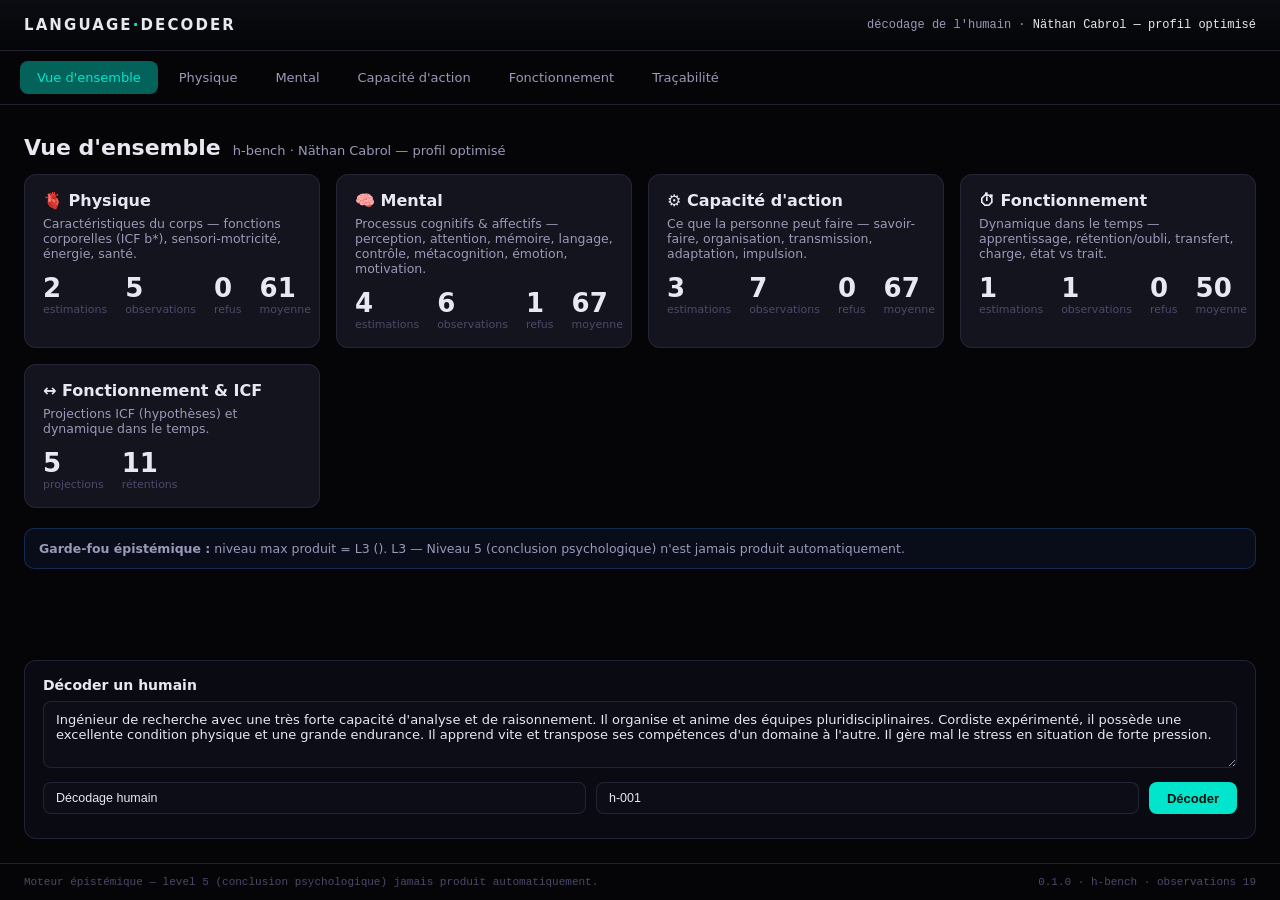
==== ui/index.html @ 4f7782f0 "feat: Language-decoder human decoding engine + UI Adds the Language-decoder engine that decodes the " ====
<!DOCTYPE html>
<html lang="fr">
<head>
  <meta charset="UTF-8">
  <meta name="viewport" content="width=device-width, initial-scale=1.0">
  <title>Language Decoder — Profil humain décodé</title>
  <link rel="stylesheet" href="styles.css">
</head>
<body>
  <div id="app">
    <header>
      <div class="wordmark">LANGUAGE<span>·</span>DECODER</div>
      <div class="breadcrumb">décodage de l'humain · <b id="source-title">—</b></div>
    </header>

    <nav class="tabs">
      <button class="tab active" data-view="overview">Vue d'ensemble</button>
      <button class="tab" data-view="physical">Physique</button>
      <button class="tab" data-view="mental">Mental</button>
      <button class="tab" data-view="action">Capacité d'action</button>
      <button class="tab" data-view="dynamics">Fonctionnement</button>
      <button class="tab" data-view="trace">Traçabilité</button>
    </nav>

    <main id="content" class="content"></main>

    <section class="decode-box">
      <div class="decode-title">Décoder un humain</div>
      <textarea id="decode-input" rows="3"
        placeholder="Collez un récit, un CV, une description de parcours ou d'expérience…">Ingénieur de recherche avec une très forte capacité d'analyse et de raisonnement. Il organise et anime des équipes pluridisciplinaires. Cordiste expérimenté, il possède une excellente condition physique et une grande endurance. Il apprend vite et transpose ses compétences d'un domaine à l'autre. Il gère mal le stress en situation de forte pression.</textarea>
      <div class="decode-actions">
        <input id="decode-title" type="text" value="Décodage humain" placeholder="Titre du décodage">
        <input id="decode-person" type="text" value="h-001" placeholder="Identifiant">
        <button id="decode-btn">Décoder</button>
      </div>
      <div class="decode-status" id="decode-status"></div>
    </section>

    <footer>
      <span>Moteur épistémique — level 5 (conclusion psychologique) jamais produit automatiquement.</span>
      <span id="meta"></span>
    </footer>
  </div>
  <script src="app.js"></script>
</body>
</html>
---- ui/styles.css ----
:root {
  --bg: #050508;
  --bg-elev: #0a0a12;
  --panel: #14141f;
  --border: rgba(45, 45, 68, .7);
  --text-1: #e8e8f0;
  --text-2: #9a9ab8;
  --text-3: #4a4a6a;
  --accent: #00e5cc;
  --accent-dim: rgba(0, 229, 204, .42);
  --transfer: #9b59b6;
  --danger: #ff3366;
  --warn: #ffb020;
  --ok: #10b981;
  --info: #3b82f6;
  --font: 'Segoe UI', system-ui, -apple-system, Roboto, Helvetica, Arial, sans-serif;
  --mono: 'SFMono-Regular', Consolas, 'Liberation Mono', Menlo, monospace;
}
* { box-sizing: border-box; }
html, body { margin: 0; padding: 0; background: var(--bg); color: var(--text-1); font-family: var(--font); }
#app { min-height: 100vh; display: flex; flex-direction: column; }

header {
  display: flex; align-items: center; justify-content: space-between;
  padding: 16px 24px; border-bottom: 1px solid var(--border);
  background: linear-gradient(180deg, rgba(10, 13, 18, .92), transparent);
}
.wordmark { font-weight: 700; letter-spacing: .14em; font-size: 15px; }
.wordmark span { color: var(--accent); }
.breadcrumb { font-family: var(--mono); font-size: 12px; color: var(--text-2); }
.breadcrumb b { color: var(--text-1); font-weight: 500; }

.tabs { display: flex; gap: 4px; padding: 10px 20px; overflow-x: auto; border-bottom: 1px solid var(--border); }
.tab {
  padding: 8px 16px; border: 1px solid transparent; border-radius: 8px; cursor: pointer;
  color: var(--text-2); font-family: var(--font); font-size: 13px; font-weight: 500; background: none;
}
.tab:hover { color: var(--text-1); }
.tab.active { background: var(--accent-dim); color: var(--accent); }

.content { padding: 22px 24px; flex: 1; }

/* overview */
.ov-grid { display: grid; grid-template-columns: repeat(auto-fit, minmax(240px, 1fr)); gap: 16px; }
.ov-card { background: var(--panel); border: 1px solid var(--border); border-radius: 12px; padding: 16px 18px; cursor: pointer; transition: border-color .15s; }
.ov-card:hover { border-color: var(--accent-dim); }
.ov-card h3 { margin: 0 0 6px; font-size: 16px; }
.ov-card p { margin: 0 0 12px; color: var(--text-2); font-size: 12.5px; }
.ov-num { display: flex; gap: 18px; }
.ov-num div { font-size: 26px; font-weight: 700; }
.ov-num small { display: block; color: var(--text-3); font-size: 11px; font-weight: 400; }

/* domain sections */
.section-title { display: flex; align-items: baseline; gap: 12px; margin: 8px 0 14px; }
.section-title h2 { margin: 0; font-size: 22px; }
.section-title .sub { color: var(--text-2); font-size: 13px; }
.domain-desc { color: var(--text-2); font-size: 13.5px; margin: -4px 0 18px; max-width: 760px; }

.est-grid { display: grid; grid-template-columns: repeat(auto-fit, minmax(320px, 1fr)); gap: 14px; }
.est-card { background: var(--panel); border: 1px solid var(--border); border-radius: 12px; padding: 16px 18px; }
.est-head { display: flex; justify-content: space-between; align-items: center; gap: 10px; margin-bottom: 10px; }
.est-head .label { font-size: 15px; font-weight: 600; }
.badge { font-size: 10px; padding: 3px 8px; border-radius: 999px; border: 1px solid; white-space: nowrap; }
.badge-lvl1 { color: var(--ok); border-color: var(--ok); background: rgba(16,185,129,.08); }
.badge-lvl2 { color: var(--info); border-color: var(--info); background: rgba(59,130,246,.08); }
.badge-lvl3 { color: var(--warn); border-color: var(--warn); background: rgba(255,176,32,.08); }
.badge-lvl4 { color: var(--transfer); border-color: var(--transfer); background: rgba(155,89,182,.1); }
.badge-lvl5 { color: var(--danger); border-color: var(--danger); background: rgba(255,51,102,.08); }

.bar { height: 10px; background: rgba(255,255,255,.06); border-radius: 5px; overflow: hidden; margin: 6px 0 8px; }
.bar-fill { height: 100%; border-radius: 5px; background: linear-gradient(90deg, var(--accent), #3aa0ff); }
.est-meta { display: flex; justify-content: space-between; color: var(--text-2); font-size: 12px; font-family: var(--mono); }
.strength { font-weight: 600; color: var(--text-1); }
.unc { color: var(--text-3); }

.alts { margin-top: 10px; border-top: 1px dashed var(--border); padding-top: 8px; }
.alts .ttl { font-size: 10px; text-transform: uppercase; letter-spacing: .1em; color: var(--text-3); margin-bottom: 4px; }
.alt-chip { display: inline-block; margin: 2px 4px 2px 0; padding: 3px 9px; font-size: 11px; border-radius: 999px; border: 1px solid var(--border); color: var(--text-2); }

.refusal { background: rgba(255, 51, 102, .06); border: 1px solid rgba(255,51,102,.3); border-radius: 10px; padding: 12px 14px; margin-bottom: 12px; }
.refusal .code { color: var(--danger); font-family: var(--mono); font-size: 11px; text-transform: uppercase; letter-spacing: .06em; }
.refusal .msg { margin-top: 4px; color: var(--text-2); font-size: 13px; }

.func-list { display: grid; grid-template-columns: repeat(auto-fit, minmax(260px, 1fr)); gap: 12px; }
.func-card { background: var(--panel); border: 1px solid var(--border); border-radius: 10px; padding: 12px 14px; }
.func-card .icf { font-family: var(--mono); color: var(--accent); font-size: 13px; }
.func-card .k { color: var(--text-2); font-size: 12px; margin-top: 4px; }
.func-card .st { color: var(--warn); font-size: 11px; font-family: var(--mono); }

/* dynamics */
.dyn-card { background: var(--panel); border: 1px solid var(--border); border-radius: 12px; padding: 16px 18px; margin-bottom: 12px; }
.dyn-card .rl { font-size: 14px; font-weight: 600; margin-bottom: 6px; }
.dyn-card .meta { color: var(--text-2); font-size: 12px; font-family: var(--mono); display: flex; gap: 16px; }
.dyn-card .bar { height: 8px; }

/* trace */
.trace-table { width: 100%; border-collapse: collapse; font-size: 12.5px; }
.trace-table th, .trace-table td { padding: 8px 10px; border-bottom: 1px solid var(--border); text-align: left; vertical-align: top; }
.trace-table th { color: var(--text-3); font-weight: 500; text-transform: uppercase; font-size: 10.5px; letter-spacing: .06em; }
.trace-table td { color: var(--text-2); }
.trace-table .cid { font-family: var(--mono); color: var(--text-1); }
.trace-table .align { font-family: var(--mono); }
.align-exact { color: var(--ok); } .align-close { color: var(--accent); } .align-related { color: var(--warn); } .align-none { color: var(--text-3); }

.note { background: rgba(59,130,246,.07); border: 1px solid rgba(59,130,246,.25); border-radius: 10px; padding: 12px 14px; color: var(--text-2); font-size: 12.5px; }

/* decode */
.decode-box { margin: 8px 24px 24px; background: var(--bg-elev); border: 1px solid var(--border); border-radius: 12px; padding: 16px 18px; }
.decode-title { font-weight: 600; margin-bottom: 8px; font-size: 14px; }
#decode-input { width: 100%; background: #0d0d17; color: var(--text-1); border: 1px solid var(--border); border-radius: 8px; padding: 10px 12px; font-family: var(--font); font-size: 13px; resize: vertical; }
#decode-input:focus { outline: none; border-color: var(--accent-dim); }
.decode-actions { display: flex; gap: 10px; margin-top: 10px; flex-wrap: wrap; }
.decode-actions input {
  flex: 1; min-width: 140px; background: #0d0d17; color: var(--text-1);
  border: 1px solid var(--border); border-radius: 8px; padding: 8px 12px; font-size: 12.5px;
}
#decode-btn { padding: 8px 18px; background: var(--accent); color: #00110d; border: none; border-radius: 8px; font-weight: 700; cursor: pointer; font-size: 13px; }
#decode-btn:hover { filter: brightness(1.08); }
#decode-btn:disabled { opacity: .5; cursor: wait; }
.decode-status { margin-top: 8px; color: var(--text-2); font-size: 12px; font-family: var(--mono); }

footer { display: flex; justify-content: space-between; padding: 12px 24px; border-top: 1px solid var(--border); color: var(--text-3); font-size: 11px; font-family: var(--mono); flex-wrap: wrap; gap: 8px; }
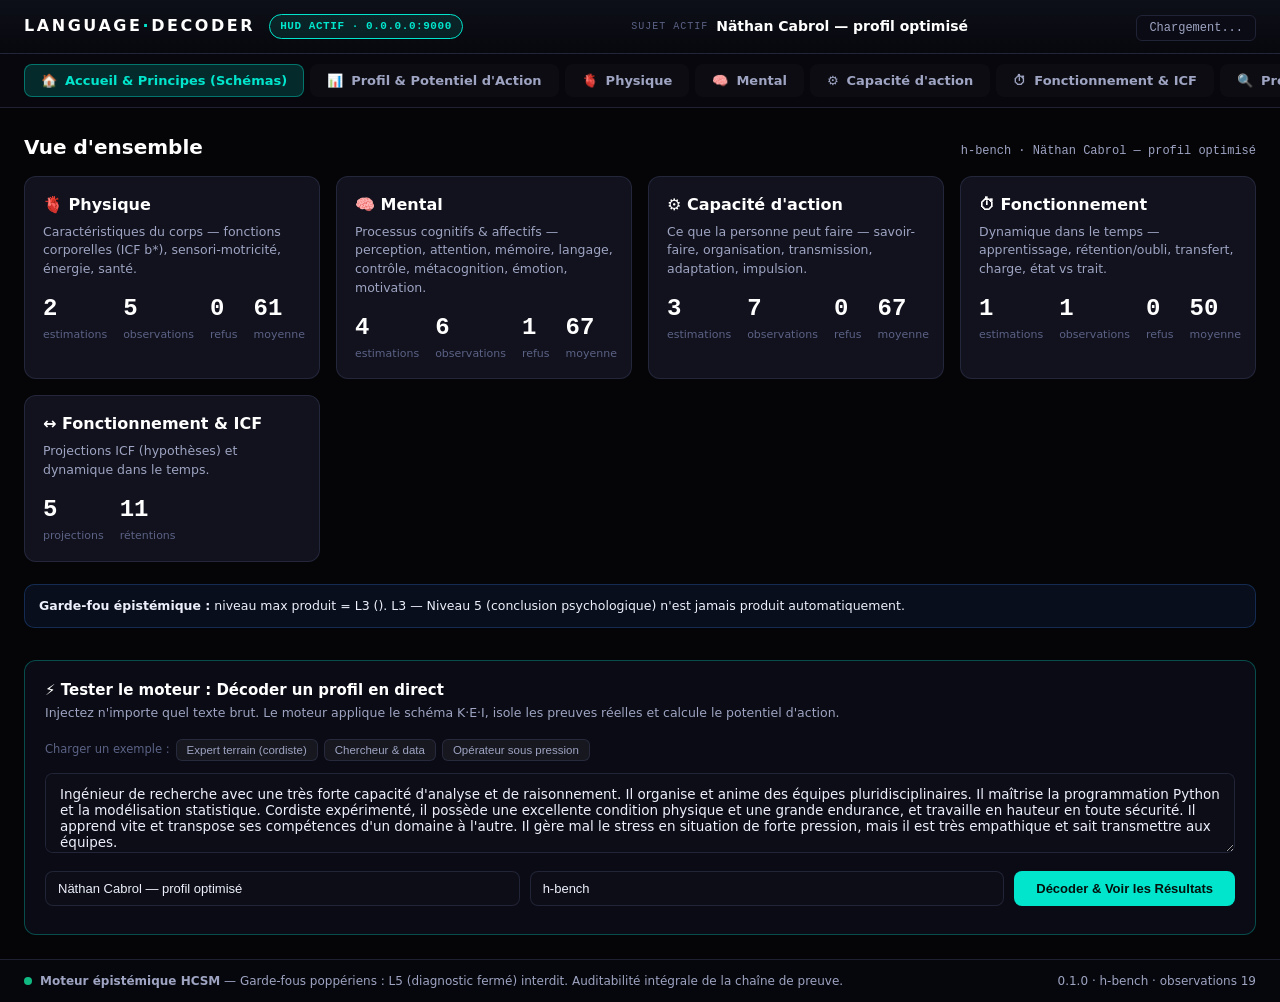
==== commit 9a535193: "feat(ui): add visual home onboarding schemas and action potential guide Co-authored-by: arena-agent " ====
--- a/ui/index.html
+++ b/ui/index.html
@@ -3,44 +3,77 @@
 <head>
   <meta charset="UTF-8">
   <meta name="viewport" content="width=device-width, initial-scale=1.0">
-  <title>Language Decoder — Profil humain décodé</title>
+  <title>Language Decoder — Moteur de Décodage Humain & Potentiel d'Action</title>
   <link rel="stylesheet" href="styles.css">
 </head>
 <body>
   <div id="app">
-    <header>
-      <div class="wordmark">LANGUAGE<span>·</span>DECODER</div>
-      <div class="breadcrumb">décodage de l'humain · <b id="source-title">—</b></div>
+    <!-- TOP STATUS BAR / HUD HEADER -->
+    <header class="hud-header">
+      <div class="brand-group">
+        <div class="wordmark">LANGUAGE<span>·</span>DECODER</div>
+        <div class="badge-hud live">HUD ACTIF · 0.0.0.0:9000</div>
+      </div>
+      <div class="header-center">
+        <span class="hud-tag">SUJET ACTIF</span>
+        <span class="subject-title" id="source-title">—</span>
+      </div>
+      <div class="header-right">
+        <span class="hud-metric-pill" id="meta-counts">Chargement...</span>
+      </div>
     </header>
 
+    <!-- NAVIGATION PAR ONGLETS AVEC ACCUEIL EN PREMIER -->
     <nav class="tabs">
-      <button class="tab active" data-view="overview">Vue d'ensemble</button>
-      <button class="tab" data-view="physical">Physique</button>
-      <button class="tab" data-view="mental">Mental</button>
-      <button class="tab" data-view="action">Capacité d'action</button>
-      <button class="tab" data-view="dynamics">Fonctionnement</button>
-      <button class="tab" data-view="trace">Traçabilité</button>
+      <button class="tab active" data-view="home"><span class="t-icon">🏠</span> Accueil & Principes (Schémas)</button>
+      <button class="tab" data-view="overview"><span class="t-icon">📊</span> Profil & Potentiel d'Action</button>
+      <button class="tab" data-view="physical"><span class="t-icon">🫀</span> Physique</button>
+      <button class="tab" data-view="mental"><span class="t-icon">🧠</span> Mental</button>
+      <button class="tab" data-view="action"><span class="t-icon">⚙️</span> Capacité d'action</button>
+      <button class="tab" data-view="dynamics"><span class="t-icon">⏱</span> Fonctionnement & ICF</button>
+      <button class="tab" data-view="trace"><span class="t-icon">🔍</span> Preuves & Traçabilité</button>
+      <button class="tab" data-view="kei_flow"><span class="t-icon">⚡</span> Flux Conceptuel K·E·I</button>
     </nav>
 
+    <!-- MAIN DYNAMIC CONTENT -->
     <main id="content" class="content"></main>
 
+    <!-- DECODE TERMINAL / ACTION DECODER -->
     <section class="decode-box">
-      <div class="decode-title">Décoder un humain</div>
+      <div class="decode-header-row">
+        <div>
+          <div class="decode-title">⚡ Tester le moteur : Décoder un profil en direct</div>
+          <div class="decode-subtitle">Injectez n'importe quel texte brut. Le moteur applique le schéma K·E·I, isole les preuves réelles et calcule le potentiel d'action.</div>
+        </div>
+        <div class="presets-group">
+          <span class="preset-label">Charger un exemple :</span>
+          <button class="btn-preset" data-preset="cordiste">Expert terrain (cordiste)</button>
+          <button class="btn-preset" data-preset="scientifique">Chercheur & data</button>
+          <button class="btn-preset" data-preset="stress">Opérateur sous pression</button>
+        </div>
+      </div>
+
       <textarea id="decode-input" rows="3"
-        placeholder="Collez un récit, un CV, une description de parcours ou d'expérience…">Ingénieur de recherche avec une très forte capacité d'analyse et de raisonnement. Il organise et anime des équipes pluridisciplinaires. Cordiste expérimenté, il possède une excellente condition physique et une grande endurance. Il apprend vite et transpose ses compétences d'un domaine à l'autre. Il gère mal le stress en situation de forte pression.</textarea>
+        placeholder="Collez un récit, un CV, une description de parcours ou d'expérience…">Ingénieur de recherche avec une très forte capacité d'analyse et de raisonnement. Il organise et anime des équipes pluridisciplinaires. Il maîtrise la programmation Python et la modélisation statistique. Cordiste expérimenté, il possède une excellente condition physique et une grande endurance, et travaille en hauteur en toute sécurité. Il apprend vite et transpose ses compétences d'un domaine à l'autre. Il gère mal le stress en situation de forte pression, mais il est très empathique et sait transmettre aux équipes.</textarea>
+      
       <div class="decode-actions">
-        <input id="decode-title" type="text" value="Décodage humain" placeholder="Titre du décodage">
-        <input id="decode-person" type="text" value="h-001" placeholder="Identifiant">
-        <button id="decode-btn">Décoder</button>
+        <input id="decode-title" type="text" value="Näthan Cabrol — profil optimisé" placeholder="Titre du décodage">
+        <input id="decode-person" type="text" value="h-bench" placeholder="Identifiant unique (ex: h-001)">
+        <button id="decode-btn">Décoder & Voir les Résultats</button>
       </div>
       <div class="decode-status" id="decode-status"></div>
     </section>
 
-    <footer>
-      <span>Moteur épistémique — level 5 (conclusion psychologique) jamais produit automatiquement.</span>
+    <!-- FOOTER HUD -->
+    <footer class="hud-footer">
+      <div class="footer-left">
+        <span class="hud-dot"></span>
+        <span><b>Moteur épistémique HCSM</b> — Garde-fous poppériens : L5 (diagnostic fermé) interdit. Auditabilité intégrale de la chaîne de preuve.</span>
+      </div>
       <span id="meta"></span>
     </footer>
   </div>
+
   <script src="app.js"></script>
 </body>
 </html>
--- a/ui/styles.css
+++ b/ui/styles.css
@@ -1,122 +1,358 @@
 :root {
   --bg: #050508;
-  --bg-elev: #0a0a12;
-  --panel: #14141f;
-  --border: rgba(45, 45, 68, .7);
-  --text-1: #e8e8f0;
-  --text-2: #9a9ab8;
-  --text-3: #4a4a6a;
+  --bg-elev: #0a0b14;
+  --panel: #11121d;
+  --panel-hover: #161827;
+  --border: rgba(60, 65, 95, 0.45);
+  --border-focus: rgba(0, 229, 204, 0.6);
+  --text-1: #edf0fc;
+  --text-2: #9ea4c2;
+  --text-3: #5b6285;
   --accent: #00e5cc;
-  --accent-dim: rgba(0, 229, 204, .42);
+  --accent-dim: rgba(0, 229, 204, 0.16);
   --transfer: #9b59b6;
   --danger: #ff3366;
+  --danger-bg: rgba(255, 51, 102, 0.08);
   --warn: #ffb020;
   --ok: #10b981;
   --info: #3b82f6;
-  --font: 'Segoe UI', system-ui, -apple-system, Roboto, Helvetica, Arial, sans-serif;
+  --font: 'Segoe UI', system-ui, -apple-system, Roboto, Helvetica, sans-serif;
   --mono: 'SFMono-Regular', Consolas, 'Liberation Mono', Menlo, monospace;
 }
+
 * { box-sizing: border-box; }
-html, body { margin: 0; padding: 0; background: var(--bg); color: var(--text-1); font-family: var(--font); }
+html, body {
+  margin: 0; padding: 0; background: var(--bg);
+  color: var(--text-1); font-family: var(--font);
+  font-size: 14px; line-height: 1.5;
+}
 #app { min-height: 100vh; display: flex; flex-direction: column; }
 
-header {
+/* HEADER HUD */
+.hud-header {
   display: flex; align-items: center; justify-content: space-between;
-  padding: 16px 24px; border-bottom: 1px solid var(--border);
-  background: linear-gradient(180deg, rgba(10, 13, 18, .92), transparent);
-}
-.wordmark { font-weight: 700; letter-spacing: .14em; font-size: 15px; }
+  padding: 14px 24px; border-bottom: 1px solid var(--border);
+  background: linear-gradient(180deg, rgba(14, 16, 26, 0.95), rgba(8, 9, 15, 0.9));
+  backdrop-filter: blur(8px);
+}
+.brand-group { display: flex; align-items: center; gap: 14px; }
+.wordmark { font-weight: 800; letter-spacing: 0.16em; font-size: 16px; color: #fff; }
 .wordmark span { color: var(--accent); }
-.breadcrumb { font-family: var(--mono); font-size: 12px; color: var(--text-2); }
-.breadcrumb b { color: var(--text-1); font-weight: 500; }
-
-.tabs { display: flex; gap: 4px; padding: 10px 20px; overflow-x: auto; border-bottom: 1px solid var(--border); }
+.badge-hud {
+  font-family: var(--mono); font-size: 11px; padding: 3px 10px;
+  border-radius: 999px; letter-spacing: 0.05em; font-weight: 600;
+}
+.badge-hud.live {
+  background: rgba(0, 229, 204, 0.1); border: 1px solid var(--accent); color: var(--accent);
+}
+.header-center { display: flex; align-items: center; gap: 8px; }
+.hud-tag { font-family: var(--mono); font-size: 10px; color: var(--text-3); letter-spacing: 0.1em; }
+.subject-title { font-weight: 600; color: #fff; font-size: 14px; }
+.hud-metric-pill {
+  font-family: var(--mono); font-size: 12px; color: var(--text-2);
+  background: var(--bg-elev); padding: 5px 12px; border-radius: 6px; border: 1px solid var(--border);
+}
+
+/* TABS */
+.tabs { display: flex; gap: 6px; padding: 10px 24px; border-bottom: 1px solid var(--border); overflow-x: auto; background: rgba(10, 11, 18, 0.5); }
 .tab {
   padding: 8px 16px; border: 1px solid transparent; border-radius: 8px; cursor: pointer;
-  color: var(--text-2); font-family: var(--font); font-size: 13px; font-weight: 500; background: none;
-}
-.tab:hover { color: var(--text-1); }
-.tab.active { background: var(--accent-dim); color: var(--accent); }
-
-.content { padding: 22px 24px; flex: 1; }
-
-/* overview */
-.ov-grid { display: grid; grid-template-columns: repeat(auto-fit, minmax(240px, 1fr)); gap: 16px; }
-.ov-card { background: var(--panel); border: 1px solid var(--border); border-radius: 12px; padding: 16px 18px; cursor: pointer; transition: border-color .15s; }
-.ov-card:hover { border-color: var(--accent-dim); }
-.ov-card h3 { margin: 0 0 6px; font-size: 16px; }
-.ov-card p { margin: 0 0 12px; color: var(--text-2); font-size: 12.5px; }
-.ov-num { display: flex; gap: 18px; }
-.ov-num div { font-size: 26px; font-weight: 700; }
-.ov-num small { display: block; color: var(--text-3); font-size: 11px; font-weight: 400; }
-
-/* domain sections */
-.section-title { display: flex; align-items: baseline; gap: 12px; margin: 8px 0 14px; }
-.section-title h2 { margin: 0; font-size: 22px; }
-.section-title .sub { color: var(--text-2); font-size: 13px; }
-.domain-desc { color: var(--text-2); font-size: 13.5px; margin: -4px 0 18px; max-width: 760px; }
-
+  color: var(--text-2); font-family: var(--font); font-size: 13px; font-weight: 600;
+  background: rgba(255, 255, 255, 0.02); display: flex; align-items: center; gap: 8px;
+  transition: all 0.2s; white-space: nowrap;
+}
+.tab:hover { color: #fff; background: rgba(255, 255, 255, 0.06); }
+.tab.active { background: var(--accent-dim); color: var(--accent); border-color: rgba(0, 229, 204, 0.4); }
+
+.content { padding: 20px 24px; flex: 1; }
+
+/* ========================================================
+   HOME / ACCUEIL INTERACTIVE SCHÉMA VIEW
+======================================================== */
+.home-hero {
+  background: linear-gradient(135deg, rgba(16, 18, 30, 0.8), rgba(9, 10, 18, 0.95));
+  border: 1px solid rgba(0, 229, 204, 0.25);
+  border-radius: 14px;
+  padding: 24px 28px;
+  margin-bottom: 24px;
+  box-shadow: 0 8px 32px rgba(0, 0, 0, 0.4);
+}
+.hero-badge {
+  font-family: var(--mono); font-size: 11px; font-weight: 700;
+  padding: 3px 10px; border-radius: 4px; background: rgba(0, 229, 204, 0.12);
+  color: var(--accent); border: 1px solid rgba(0, 229, 204, 0.3); display: inline-block;
+  margin-bottom: 10px;
+}
+.home-hero h1 { margin: 0 0 8px; font-size: 26px; font-weight: 800; color: #fff; letter-spacing: -0.01em; }
+.home-hero p.lead { margin: 0 0 18px; font-size: 14.5px; color: var(--text-2); max-width: 860px; line-height: 1.6; }
+.hero-actions { display: flex; gap: 12px; flex-wrap: wrap; }
+.btn-primary-action {
+  background: var(--accent); color: #02120e; border: none; padding: 10px 20px;
+  border-radius: 8px; font-weight: 700; cursor: pointer; font-size: 13.5px; transition: all 0.2s;
+}
+.btn-primary-action:hover { filter: brightness(1.1); transform: translateY(-1px); }
+.btn-secondary-action {
+  background: rgba(255, 255, 255, 0.05); color: #fff; border: 1px solid var(--border);
+  padding: 10px 18px; border-radius: 8px; font-weight: 600; cursor: pointer; font-size: 13.5px;
+}
+.btn-secondary-action:hover { background: rgba(255, 255, 255, 0.1); border-color: var(--accent); }
+
+/* SCHÉMA 1 : LE PIPELINE CAUSAL K -> E -> I -> ACTION */
+.schema-section {
+  background: var(--panel); border: 1px solid var(--border);
+  border-radius: 14px; padding: 22px 24px; margin-bottom: 24px;
+}
+.schema-header { margin-bottom: 18px; }
+.schema-header h3 { margin: 0 0 4px; font-size: 18px; color: #fff; display: flex; align-items: center; gap: 10px; }
+.schema-header p { margin: 0; font-size: 13px; color: var(--text-2); }
+
+.kei-pipeline-diagram {
+  display: flex; align-items: stretch; justify-content: space-between;
+  gap: 12px; position: relative; margin: 18px 0;
+}
+.pipe-step {
+  flex: 1; background: rgba(10, 11, 18, 0.85); border: 1px solid var(--border);
+  border-radius: 10px; padding: 16px; position: relative; transition: all 0.25s;
+}
+.pipe-step:hover { transform: translateY(-2px); box-shadow: 0 6px 18px rgba(0,0,0,0.3); }
+.pipe-step.k-step { border-top: 3px solid var(--accent); }
+.pipe-step.e-step { border-top: 3px solid var(--ok); }
+.pipe-step.i-step { border-top: 3px solid var(--transfer); }
+.pipe-step.act-step { border-top: 3px solid #3b82f6; }
+
+.step-tag {
+  font-family: var(--mono); font-size: 11px; font-weight: 800;
+  display: inline-block; padding: 2px 8px; border-radius: 4px; margin-bottom: 8px;
+}
+.k-step .step-tag { background: rgba(0, 229, 204, 0.15); color: var(--accent); }
+.e-step .step-tag { background: rgba(16, 185, 129, 0.15); color: var(--ok); }
+.i-step .step-tag { background: rgba(155, 89, 182, 0.15); color: var(--transfer); }
+.act-step .step-tag { background: rgba(59, 130, 246, 0.15); color: var(--info); }
+
+.step-title { font-size: 15px; font-weight: 700; color: #fff; margin-bottom: 6px; }
+.step-desc { font-size: 12px; color: var(--text-2); line-height: 1.5; margin-bottom: 12px; }
+.step-features {
+  background: rgba(0,0,0,0.25); border-radius: 6px; padding: 8px 10px; font-size: 11.5px; color: var(--text-1);
+}
+.step-features div { margin-bottom: 4px; display: flex; align-items: center; gap: 6px; }
+.step-features div:last-child { margin-bottom: 0; }
+.pipe-arrow {
+  display: flex; align-items: center; justify-content: center;
+  color: var(--text-3); font-size: 20px; font-weight: bold; padding: 0 4px;
+}
+
+/* SCHÉMA 2 : LES 4 DOMAINES DÉCODÉS */
+.domains-schema-grid {
+  display: grid; grid-template-columns: repeat(auto-fit, minmax(260px, 1fr)); gap: 16px; margin-top: 14px;
+}
+.ds-card {
+  background: rgba(10, 11, 18, 0.85); border: 1px solid var(--border);
+  border-radius: 10px; padding: 16px; cursor: pointer; transition: all 0.2s;
+}
+.ds-card:hover { border-color: var(--accent); transform: translateY(-2px); }
+.ds-top { display: flex; align-items: center; gap: 10px; margin-bottom: 8px; }
+.ds-icon { font-size: 24px; }
+.ds-name { font-size: 15px; font-weight: 700; color: #fff; }
+.ds-what { font-size: 12px; color: var(--text-2); margin-bottom: 10px; min-height: 36px; }
+.ds-action-label {
+  font-size: 11px; text-transform: uppercase; font-family: var(--mono); color: var(--accent); font-weight: 700;
+}
+.ds-action-val { font-size: 12px; color: #fff; margin-top: 2px; }
+
+/* SCHÉMA 3 : POURQUOI ET QUAND LE SYSTÈME DIT NON */
+.refusal-explanation-grid {
+  display: grid; grid-template-columns: 1fr 1fr; gap: 16px; margin-top: 14px;
+}
+.re-card {
+  background: rgba(10, 11, 18, 0.85); border: 1px solid var(--border);
+  border-radius: 10px; padding: 16px;
+}
+.re-card.ok-side { border-left: 4px solid var(--ok); }
+.re-card.refuse-side { border-left: 4px solid var(--danger); }
+.re-title { font-size: 14px; font-weight: 700; color: #fff; margin-bottom: 8px; display: flex; align-items: center; gap: 8px; }
+.re-card ul { margin: 0; padding-left: 18px; font-size: 12.5px; color: var(--text-2); }
+.re-card li { margin-bottom: 6px; }
+
+/* POTENTIEL D'ACTION HIGHLIGHT BANNER IN OVERVIEW */
+.action-summary-box {
+  background: linear-gradient(90deg, rgba(0, 229, 204, 0.08), rgba(59, 130, 246, 0.06));
+  border: 1px solid rgba(0, 229, 204, 0.35);
+  border-radius: 12px;
+  padding: 18px 22px;
+  margin-bottom: 24px;
+}
+.as-title { display: flex; justify-content: space-between; align-items: center; margin-bottom: 12px; }
+.as-title h3 { margin: 0; font-size: 16px; color: #fff; display: flex; align-items: center; gap: 8px; }
+.as-kpi-row { display: grid; grid-template-columns: repeat(auto-fit, minmax(220px, 1fr)); gap: 14px; }
+.as-kpi-card {
+  background: rgba(10, 11, 18, 0.7); border: 1px solid var(--border);
+  border-radius: 8px; padding: 12px 14px;
+}
+.as-kpi-card .as-badge {
+  font-family: var(--mono); font-size: 10.5px; font-weight: 700; text-transform: uppercase;
+  padding: 2px 6px; border-radius: 4px; display: inline-block; margin-bottom: 6px;
+}
+.as-kpi-card.strength .as-badge { background: rgba(16, 185, 129, 0.15); color: var(--ok); }
+.as-kpi-card.alert .as-badge { background: rgba(255, 51, 102, 0.15); color: var(--danger); }
+.as-kpi-card.transfer .as-badge { background: rgba(155, 89, 182, 0.15); color: var(--transfer); }
+.as-kpi-card.functioning .as-badge { background: rgba(59, 130, 246, 0.15); color: var(--info); }
+.as-kpi-desc { font-size: 12.5px; color: var(--text-2); margin-top: 4px; }
+
+/* OVERVIEW DOMAIN CARDS */
+.ov-grid { display: grid; grid-template-columns: repeat(auto-fit, minmax(250px, 1fr)); gap: 16px; margin-bottom: 22px; }
+.ov-card {
+  background: var(--panel); border: 1px solid var(--border); border-radius: 12px;
+  padding: 16px 18px; cursor: pointer; transition: all 0.2s; position: relative;
+  overflow: hidden;
+}
+.ov-card:hover { border-color: var(--accent); transform: translateY(-2px); box-shadow: 0 6px 16px rgba(0, 0, 0, 0.3); }
+.ov-card h3 { margin: 0 0 6px; font-size: 16px; color: #fff; }
+.ov-card p { margin: 0 0 12px; color: var(--text-2); font-size: 12.5px; min-height: 38px; }
+.ov-num { display: flex; gap: 16px; }
+.ov-num div { font-size: 24px; font-weight: 800; font-family: var(--mono); color: #fff; }
+.ov-num small { display: block; color: var(--text-3); font-size: 11px; font-weight: 500; font-family: var(--font); }
+.ov-cta {
+  margin-top: 12px; padding-top: 8px; border-top: 1px solid rgba(255, 255, 255, 0.06);
+  font-size: 11.5px; color: var(--accent); display: flex; justify-content: space-between; align-items: center;
+}
+
+/* SECTION TITLES */
+.section-title { display: flex; align-items: baseline; justify-content: space-between; margin: 4px 0 14px; }
+.section-title h2 { margin: 0; font-size: 20px; font-weight: 700; color: #fff; display: flex; align-items: center; gap: 8px; }
+.section-title .sub { color: var(--text-2); font-family: var(--mono); font-size: 12px; }
+.domain-desc { color: var(--text-2); font-size: 13.5px; margin: -4px 0 16px; max-width: 800px; }
+
+/* ESTIMATE CARDS */
 .est-grid { display: grid; grid-template-columns: repeat(auto-fit, minmax(320px, 1fr)); gap: 14px; }
-.est-card { background: var(--panel); border: 1px solid var(--border); border-radius: 12px; padding: 16px 18px; }
-.est-head { display: flex; justify-content: space-between; align-items: center; gap: 10px; margin-bottom: 10px; }
-.est-head .label { font-size: 15px; font-weight: 600; }
-.badge { font-size: 10px; padding: 3px 8px; border-radius: 999px; border: 1px solid; white-space: nowrap; }
-.badge-lvl1 { color: var(--ok); border-color: var(--ok); background: rgba(16,185,129,.08); }
-.badge-lvl2 { color: var(--info); border-color: var(--info); background: rgba(59,130,246,.08); }
-.badge-lvl3 { color: var(--warn); border-color: var(--warn); background: rgba(255,176,32,.08); }
-.badge-lvl4 { color: var(--transfer); border-color: var(--transfer); background: rgba(155,89,182,.1); }
-.badge-lvl5 { color: var(--danger); border-color: var(--danger); background: rgba(255,51,102,.08); }
-
-.bar { height: 10px; background: rgba(255,255,255,.06); border-radius: 5px; overflow: hidden; margin: 6px 0 8px; }
+.est-card {
+  background: var(--panel); border: 1px solid var(--border); border-radius: 12px;
+  padding: 16px 18px; transition: border-color 0.2s;
+}
+.est-card:hover { border-color: rgba(255, 255, 255, 0.2); }
+.est-head { display: flex; justify-content: space-between; align-items: flex-start; gap: 10px; margin-bottom: 8px; }
+.est-head .label { font-size: 14.5px; font-weight: 600; color: #fff; }
+.badge { font-size: 10px; padding: 3px 8px; border-radius: 999px; border: 1px solid; white-space: nowrap; font-family: var(--mono); }
+.badge-lvl1 { color: var(--ok); border-color: var(--ok); background: rgba(16,185,129,.1); }
+.badge-lvl2 { color: var(--info); border-color: var(--info); background: rgba(59,130,246,.1); }
+.badge-lvl3 { color: var(--warn); border-color: var(--warn); background: rgba(255,176,32,.1); }
+.badge-lvl4 { color: var(--transfer); border-color: var(--transfer); background: rgba(155,89,182,.12); }
+.badge-lvl5 { color: var(--danger); border-color: var(--danger); background: var(--danger-bg); }
+
+.bar { height: 9px; background: rgba(255,255,255,.07); border-radius: 5px; overflow: hidden; margin: 8px 0; }
 .bar-fill { height: 100%; border-radius: 5px; background: linear-gradient(90deg, var(--accent), #3aa0ff); }
 .est-meta { display: flex; justify-content: space-between; color: var(--text-2); font-size: 12px; font-family: var(--mono); }
-.strength { font-weight: 600; color: var(--text-1); }
+.strength { font-weight: 700; color: #fff; }
 .unc { color: var(--text-3); }
 
+/* EXPLICIT ACTION GUIDANCE PER ESTIMATE */
+.est-action-hint {
+  margin-top: 10px; padding: 8px 10px; background: rgba(0, 229, 204, 0.05);
+  border-left: 3px solid var(--accent); border-radius: 0 6px 6px 0;
+  font-size: 12px; color: var(--text-1);
+}
+.est-action-hint strong { color: var(--accent); font-weight: 600; }
+
 .alts { margin-top: 10px; border-top: 1px dashed var(--border); padding-top: 8px; }
-.alts .ttl { font-size: 10px; text-transform: uppercase; letter-spacing: .1em; color: var(--text-3); margin-bottom: 4px; }
-.alt-chip { display: inline-block; margin: 2px 4px 2px 0; padding: 3px 9px; font-size: 11px; border-radius: 999px; border: 1px solid var(--border); color: var(--text-2); }
-
-.refusal { background: rgba(255, 51, 102, .06); border: 1px solid rgba(255,51,102,.3); border-radius: 10px; padding: 12px 14px; margin-bottom: 12px; }
-.refusal .code { color: var(--danger); font-family: var(--mono); font-size: 11px; text-transform: uppercase; letter-spacing: .06em; }
-.refusal .msg { margin-top: 4px; color: var(--text-2); font-size: 13px; }
-
-.func-list { display: grid; grid-template-columns: repeat(auto-fit, minmax(260px, 1fr)); gap: 12px; }
-.func-card { background: var(--panel); border: 1px solid var(--border); border-radius: 10px; padding: 12px 14px; }
-.func-card .icf { font-family: var(--mono); color: var(--accent); font-size: 13px; }
-.func-card .k { color: var(--text-2); font-size: 12px; margin-top: 4px; }
-.func-card .st { color: var(--warn); font-size: 11px; font-family: var(--mono); }
-
-/* dynamics */
+.alts .ttl { font-size: 10px; text-transform: uppercase; letter-spacing: .08em; color: var(--text-3); margin-bottom: 4px; }
+.alt-chip { display: inline-block; margin: 2px 4px 2px 0; padding: 2px 8px; font-size: 11px; border-radius: 999px; border: 1px solid var(--border); color: var(--text-2); background: rgba(255,255,255,0.02); }
+
+/* REFUSALS */
+.refusal {
+  background: var(--danger-bg); border: 1px solid rgba(255, 51, 102, 0.4);
+  border-radius: 10px; padding: 14px 16px; margin-bottom: 14px;
+}
+.refusal .code { color: var(--danger); font-family: var(--mono); font-size: 11.5px; font-weight: 700; text-transform: uppercase; letter-spacing: .06em; }
+.refusal .msg { margin-top: 4px; color: var(--text-1); font-size: 13px; }
+.refusal .action-rec { margin-top: 6px; font-size: 12px; color: #ffa3b8; font-style: italic; }
+
+/* FUNCTIONING / ICF */
+.func-list { display: grid; grid-template-columns: repeat(auto-fit, minmax(280px, 1fr)); gap: 12px; margin-top: 10px; }
+.func-card { background: var(--panel); border: 1px solid var(--border); border-radius: 10px; padding: 14px 16px; }
+.func-card .icf { font-family: var(--mono); color: var(--accent); font-size: 13px; font-weight: 700; }
+.func-card .k { color: var(--text-1); font-size: 13px; margin-top: 4px; }
+.func-card .nature { font-size: 11px; color: var(--text-3); text-transform: uppercase; margin-top: 2px; }
+.func-card .st { color: var(--warn); font-size: 11px; font-family: var(--mono); margin-top: 6px; }
+
+/* DYNAMICS CARDS */
 .dyn-card { background: var(--panel); border: 1px solid var(--border); border-radius: 12px; padding: 16px 18px; margin-bottom: 12px; }
-.dyn-card .rl { font-size: 14px; font-weight: 600; margin-bottom: 6px; }
-.dyn-card .meta { color: var(--text-2); font-size: 12px; font-family: var(--mono); display: flex; gap: 16px; }
-.dyn-card .bar { height: 8px; }
-
-/* trace */
+.dyn-card .rl { font-size: 14px; font-weight: 600; margin-bottom: 4px; color: #fff; }
+.dyn-card .meta { color: var(--text-2); font-size: 12px; font-family: var(--mono); display: flex; flex-wrap: wrap; gap: 12px; margin-top: 8px; }
+
+/* TRACE TABLE */
 .trace-table { width: 100%; border-collapse: collapse; font-size: 12.5px; }
-.trace-table th, .trace-table td { padding: 8px 10px; border-bottom: 1px solid var(--border); text-align: left; vertical-align: top; }
-.trace-table th { color: var(--text-3); font-weight: 500; text-transform: uppercase; font-size: 10.5px; letter-spacing: .06em; }
+.trace-table th, .trace-table td { padding: 10px 12px; border-bottom: 1px solid var(--border); text-align: left; vertical-align: top; }
+.trace-table th { color: var(--text-3); font-weight: 600; text-transform: uppercase; font-size: 10.5px; letter-spacing: .06em; background: rgba(0,0,0,0.2); }
 .trace-table td { color: var(--text-2); }
-.trace-table .cid { font-family: var(--mono); color: var(--text-1); }
-.trace-table .align { font-family: var(--mono); }
+.trace-table .cid { font-family: var(--mono); color: #fff; }
+.trace-table .align { font-family: var(--mono); font-weight: 600; }
 .align-exact { color: var(--ok); } .align-close { color: var(--accent); } .align-related { color: var(--warn); } .align-none { color: var(--text-3); }
 
-.note { background: rgba(59,130,246,.07); border: 1px solid rgba(59,130,246,.25); border-radius: 10px; padding: 12px 14px; color: var(--text-2); font-size: 12.5px; }
-
-/* decode */
-.decode-box { margin: 8px 24px 24px; background: var(--bg-elev); border: 1px solid var(--border); border-radius: 12px; padding: 16px 18px; }
-.decode-title { font-weight: 600; margin-bottom: 8px; font-size: 14px; }
-#decode-input { width: 100%; background: #0d0d17; color: var(--text-1); border: 1px solid var(--border); border-radius: 8px; padding: 10px 12px; font-family: var(--font); font-size: 13px; resize: vertical; }
-#decode-input:focus { outline: none; border-color: var(--accent-dim); }
-.decode-actions { display: flex; gap: 10px; margin-top: 10px; flex-wrap: wrap; }
+/* KEI FLOW VISUAL PANEL */
+.kei-flow-view { display: flex; flex-direction: column; gap: 18px; }
+.kei-hero-img-wrap {
+  border: 1px solid var(--border); border-radius: 12px; overflow: hidden;
+  background: #000; position: relative; box-shadow: 0 8px 30px rgba(0,0,0,0.5);
+}
+.kei-hero-img-wrap img { width: 100%; height: auto; display: block; }
+.kei-legend {
+  display: grid; grid-template-columns: repeat(3, 1fr); gap: 14px;
+}
+.kei-col {
+  background: var(--panel); border: 1px solid var(--border); border-radius: 10px; padding: 14px 16px;
+}
+.kei-col h4 { margin: 0 0 6px; font-size: 14px; color: #fff; }
+.kei-col p { margin: 0; font-size: 12.5px; color: var(--text-2); }
+
+/* DECODE TERMINAL */
+.decode-box {
+  margin: 12px 24px 24px; background: var(--bg-elev);
+  border: 1px solid rgba(0, 229, 204, 0.3); border-radius: 12px; padding: 18px 20px;
+}
+.decode-header-row { display: flex; justify-content: space-between; align-items: flex-start; margin-bottom: 12px; gap: 16px; flex-wrap: wrap; }
+.decode-title { font-weight: 700; font-size: 15px; color: #fff; }
+.decode-subtitle { font-size: 12.5px; color: var(--text-2); margin-top: 2px; }
+.presets-group { display: flex; align-items: center; gap: 6px; flex-wrap: wrap; }
+.preset-label { font-size: 11.5px; color: var(--text-3); }
+.btn-preset {
+  background: rgba(255, 255, 255, 0.05); border: 1px solid var(--border);
+  color: var(--text-2); border-radius: 6px; padding: 4px 10px; font-size: 11.5px;
+  cursor: pointer; transition: all 0.2s;
+}
+.btn-preset:hover { background: rgba(0, 229, 204, 0.1); border-color: var(--accent); color: var(--accent); }
+
+#decode-input {
+  width: 100%; background: #0c0d16; color: var(--text-1);
+  border: 1px solid var(--border); border-radius: 8px; padding: 12px 14px;
+  font-family: var(--font); font-size: 13.5px; resize: vertical; min-height: 80px;
+}
+#decode-input:focus { outline: none; border-color: var(--accent); box-shadow: 0 0 10px rgba(0, 229, 204, 0.15); }
+.decode-actions { display: flex; gap: 10px; margin-top: 12px; flex-wrap: wrap; }
 .decode-actions input {
-  flex: 1; min-width: 140px; background: #0d0d17; color: var(--text-1);
-  border: 1px solid var(--border); border-radius: 8px; padding: 8px 12px; font-size: 12.5px;
-}
-#decode-btn { padding: 8px 18px; background: var(--accent); color: #00110d; border: none; border-radius: 8px; font-weight: 700; cursor: pointer; font-size: 13px; }
-#decode-btn:hover { filter: brightness(1.08); }
-#decode-btn:disabled { opacity: .5; cursor: wait; }
-.decode-status { margin-top: 8px; color: var(--text-2); font-size: 12px; font-family: var(--mono); }
-
-footer { display: flex; justify-content: space-between; padding: 12px 24px; border-top: 1px solid var(--border); color: var(--text-3); font-size: 11px; font-family: var(--mono); flex-wrap: wrap; gap: 8px; }
+  flex: 1; min-width: 150px; background: #0c0d16; color: var(--text-1);
+  border: 1px solid var(--border); border-radius: 8px; padding: 9px 12px; font-size: 13px;
+}
+#decode-btn {
+  padding: 9px 22px; background: var(--accent); color: #02120e;
+  border: none; border-radius: 8px; font-weight: 700; cursor: pointer; font-size: 13px;
+  transition: all 0.2s;
+}
+#decode-btn:hover { filter: brightness(1.1); transform: translateY(-1px); }
+#decode-btn:disabled { opacity: 0.5; cursor: wait; }
+.decode-status { margin-top: 10px; font-family: var(--mono); font-size: 12px; color: var(--text-2); }
+
+/* FOOTER HUD */
+.hud-footer {
+  display: flex; justify-content: space-between; align-items: center;
+  padding: 12px 24px; border-top: 1px solid var(--border);
+  background: #06070c; font-size: 12px; color: var(--text-2);
+}
+.footer-left { display: flex; align-items: center; gap: 8px; }
+.hud-dot { width: 8px; height: 8px; border-radius: 50%; background: var(--ok); display: inline-block; }
+.note { background: rgba(59,130,246,.08); border: 1px solid rgba(59,130,246,.25); border-radius: 10px; padding: 12px 14px; color: var(--text-1); font-size: 12.5px; }
+
+@media (max-width: 900px) {
+  .kei-pipeline-diagram { flex-direction: column; }
+  .pipe-arrow { transform: rotate(90deg); margin: 6px 0; }
+  .refusal-explanation-grid { grid-template-columns: 1fr; }
+  .kei-legend { grid-template-columns: 1fr; }
+}
